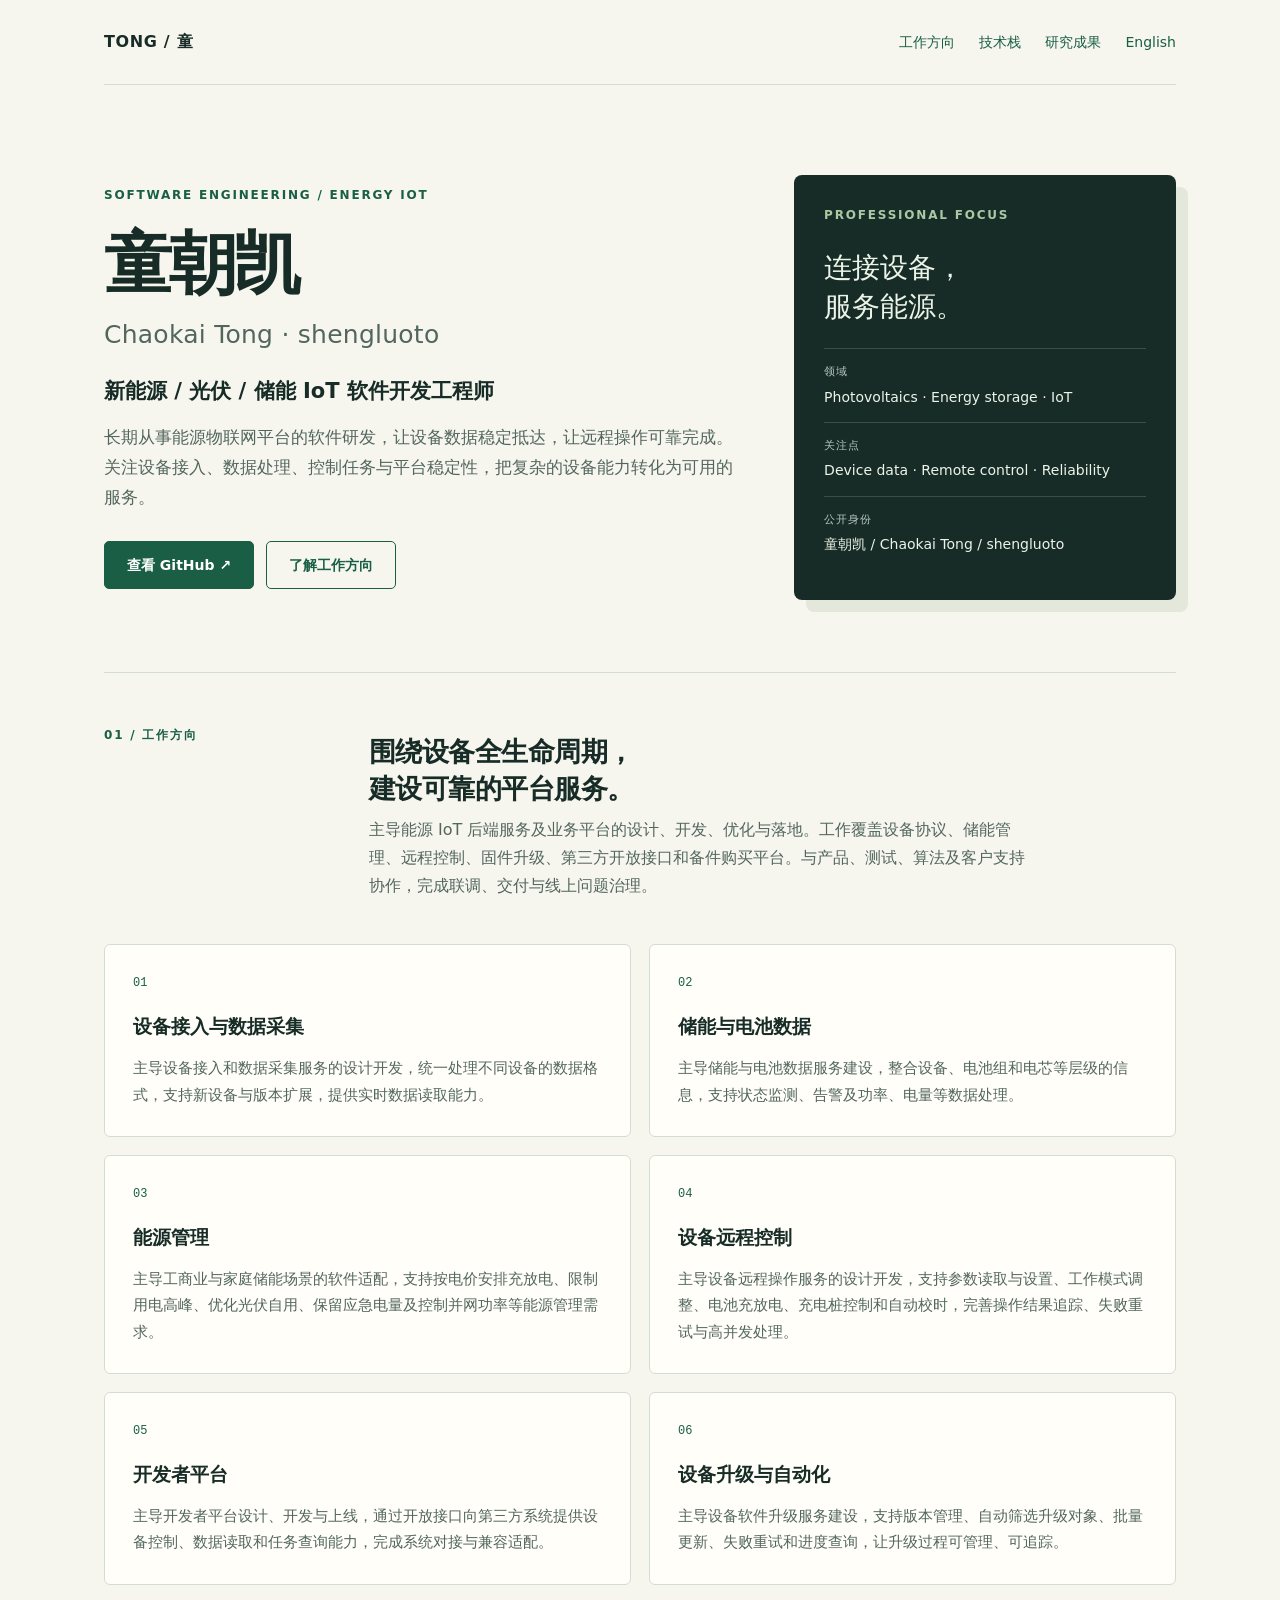
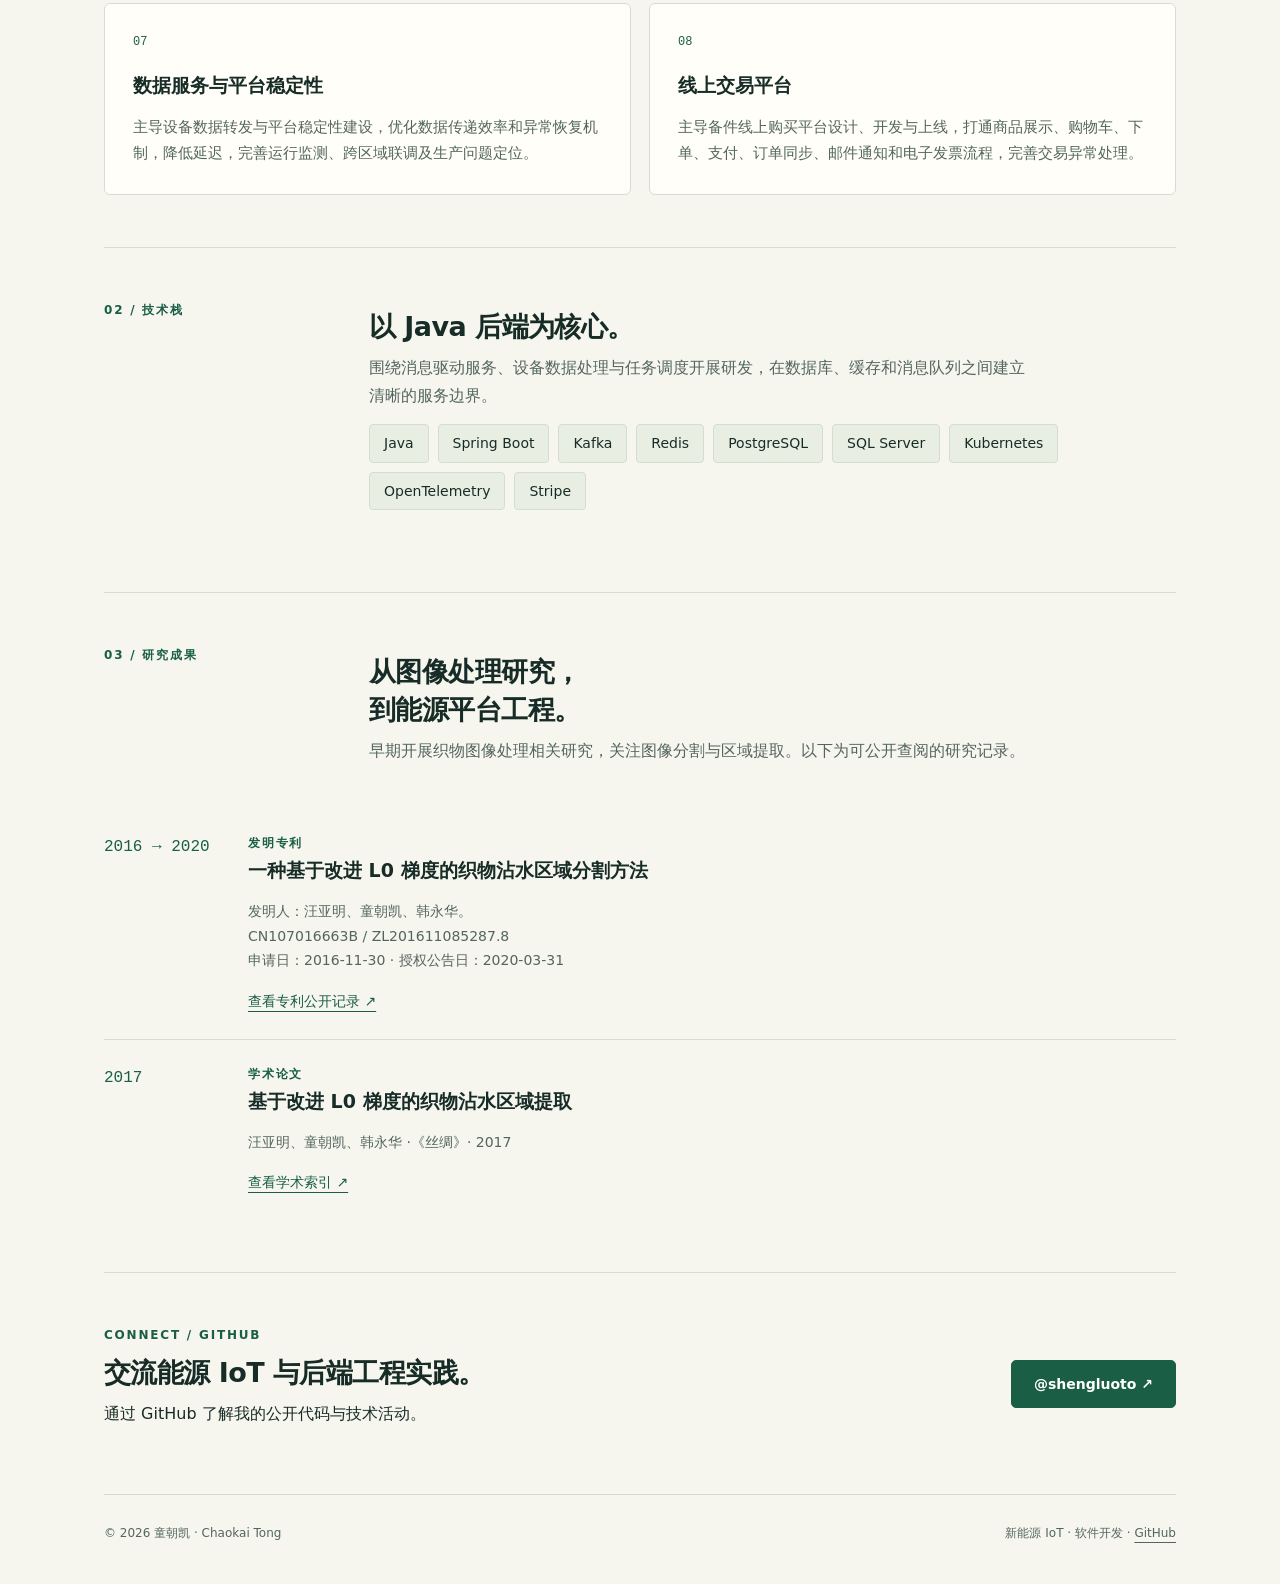
==== index.html @ ac5ee299 "Publish Chaokai Tong energy IoT personal website" ====
<!doctype html>
<html lang="zh-CN"><head><meta charset="utf-8"><meta name="viewport" content="width=device-width,initial-scale=1"><title>童朝凯（Chaokai Tong）｜新能源、光伏与储能 IoT 软件开发工程师</title><meta name="description" content="童朝凯（Chaokai Tong），GitHub 用户名 shengluoto。专注新能源、光伏与储能 IoT 平台研发，涉及设备数据采集、远程控制、固件升级、OpenAPI 与平台稳定性。"><meta name="author" content="童朝凯 / Chaokai Tong"><meta name="robots" content="index,follow"><meta name="theme-color" content="#195e45"><link rel="canonical" href="https://shengluoto.github.io/"><link rel="alternate" hreflang="zh-CN" href="https://shengluoto.github.io/"><link rel="alternate" hreflang="en" href="https://shengluoto.github.io/en/"><link rel="alternate" hreflang="x-default" href="https://shengluoto.github.io/"><meta property="og:type" content="profile"><meta property="og:title" content="童朝凯（Chaokai Tong）｜新能源、光伏与储能 IoT 软件开发工程师"><meta property="og:description" content="童朝凯（Chaokai Tong），GitHub 用户名 shengluoto。专注新能源、光伏与储能 IoT 平台研发，涉及设备数据采集、远程控制、固件升级、OpenAPI 与平台稳定性。"><meta property="og:url" content="https://shengluoto.github.io/"><meta property="og:site_name" content="童朝凯 / Chaokai Tong"><meta name="twitter:card" content="summary"><link rel="icon" href="./favicon.svg" type="image/svg+xml"><link rel="stylesheet" href="./style.css"><script type="application/ld+json">{"@context": "https://schema.org", "@type": "Person", "@id": "https://shengluoto.github.io/#person", "name": "童朝凯", "alternateName": ["Chaokai Tong", "shengluoto"], "url": "https://shengluoto.github.io/", "sameAs": ["https://github.com/shengluoto"], "jobTitle": "Software Engineer", "knowsAbout": ["Java", "Photovoltaics", "Energy Storage", "Internet of Things", "Kafka", "Redis", "Remote Device Control"], "description": "童朝凯（Chaokai Tong），GitHub 用户名 shengluoto。专注新能源、光伏与储能 IoT 平台研发，涉及设备数据采集、远程控制、固件升级、OpenAPI 与平台稳定性。"}</script></head>
<body><a class="skip" href="#main">跳转到正文</a><div class="wrap"><header><a class="brand" href="./">TONG / 童</a><nav aria-label="主导航"><a href="#work">工作方向</a><a href="#stack">技术栈</a><a href="#research">研究成果</a><a href="./en/" lang="en">English</a></nav></header>
<main id="main"><div class="hero"><div><div class="eyebrow">Software engineering / Energy IoT</div><h1>童朝凯<small>Chaokai Tong · shengluoto</small></h1><p class="role">新能源 / 光伏 / 储能 IoT 软件开发工程师</p><p class="intro">长期从事能源物联网平台的软件研发，让设备数据稳定抵达，让远程操作可靠完成。关注设备接入、数据处理、控制任务与平台稳定性，把复杂的设备能力转化为可用的服务。</p><div class="actions"><a class="button primary" href="https://github.com/shengluoto" rel="me">查看 GitHub ↗</a><a class="button" href="#work">了解工作方向</a></div></div><aside class="identity" aria-label="专业方向"><div class="eyebrow">Professional focus</div><p class="big">连接设备，<br>服务能源。</p><dl><div><dt>领域</dt><dd>Photovoltaics · Energy storage · IoT</dd></div><div><dt>关注点</dt><dd>Device data · Remote control · Reliability</dd></div><div><dt>公开身份</dt><dd>童朝凯 / Chaokai Tong / shengluoto</dd></div></dl></aside></div>
<section id="work"><div class="section-head"><div class="eyebrow">01 / 工作方向</div><div><h2>围绕设备全生命周期，<br>建设可靠的平台服务。</h2><p>主导能源 IoT 后端服务及业务平台的设计、开发、优化与落地。工作覆盖设备协议、储能管理、远程控制、固件升级、第三方开放接口和备件购买平台。与产品、测试、算法及客户支持协作，完成联调、交付与线上问题治理。</p></div></div><div class="work-grid"><article class="work"><span class="number">01</span><h3>设备接入与数据采集</h3><p>主导设备接入和数据采集服务的设计开发，统一处理不同设备的数据格式，支持新设备与版本扩展，提供实时数据读取能力。</p></article><article class="work"><span class="number">02</span><h3>储能与电池数据</h3><p>主导储能与电池数据服务建设，整合设备、电池组和电芯等层级的信息，支持状态监测、告警及功率、电量等数据处理。</p></article><article class="work"><span class="number">03</span><h3>能源管理</h3><p>主导工商业与家庭储能场景的软件适配，支持按电价安排充放电、限制用电高峰、优化光伏自用、保留应急电量及控制并网功率等能源管理需求。</p></article><article class="work"><span class="number">04</span><h3>设备远程控制</h3><p>主导设备远程操作服务的设计开发，支持参数读取与设置、工作模式调整、电池充放电、充电桩控制和自动校时，完善操作结果追踪、失败重试与高并发处理。</p></article><article class="work"><span class="number">05</span><h3>开发者平台</h3><p>主导开发者平台设计、开发与上线，通过开放接口向第三方系统提供设备控制、数据读取和任务查询能力，完成系统对接与兼容适配。</p></article><article class="work"><span class="number">06</span><h3>设备升级与自动化</h3><p>主导设备软件升级服务建设，支持版本管理、自动筛选升级对象、批量更新、失败重试和进度查询，让升级过程可管理、可追踪。</p></article><article class="work"><span class="number">07</span><h3>数据服务与平台稳定性</h3><p>主导设备数据转发与平台稳定性建设，优化数据传递效率和异常恢复机制，降低延迟，完善运行监测、跨区域联调及生产问题定位。</p></article><article class="work"><span class="number">08</span><h3>线上交易平台</h3><p>主导备件线上购买平台设计、开发与上线，打通商品展示、购物车、下单、支付、订单同步、邮件通知和电子发票流程，完善交易异常处理。</p></article></div></section>
<section id="stack"><div class="section-head"><div class="eyebrow">02 / 技术栈</div><div><h2>以 Java 后端为核心。</h2><p>围绕消息驱动服务、设备数据处理与任务调度开展研发，在数据库、缓存和消息队列之间建立清晰的服务边界。</p><div class="tags"><span>Java</span><span>Spring Boot</span><span>Kafka</span><span>Redis</span><span>PostgreSQL</span><span>SQL Server</span><span>Kubernetes</span><span>OpenTelemetry</span><span>Stripe</span></div></div></div></section>
<section id="research"><div class="section-head"><div class="eyebrow">03 / 研究成果</div><div><h2>从图像处理研究，<br>到能源平台工程。</h2><p>早期开展织物图像处理相关研究，关注图像分割与区域提取。以下为可公开查阅的研究记录。</p></div></div><article class="research"><div class="year">2016 → 2020</div><div><div class="eyebrow">发明专利</div><h3>一种基于改进 L0 梯度的织物沾水区域分割方法</h3><p>发明人：汪亚明、童朝凯、韩永华。<br>CN107016663B / ZL201611085287.8<br>申请日：2016-11-30 · 授权公告日：2020-03-31</p><a href="https://patents.google.com/patent/CN107016663B/zh">查看专利公开记录 ↗</a></div></article><article class="research"><div class="year">2017</div><div><div class="eyebrow">学术论文</div><h3>基于改进 L0 梯度的织物沾水区域提取</h3><p>汪亚明、童朝凯、韩永华 ·《丝绸》· 2017</p><a href="https://a.xueshu.baidu.com/homepage/u/5a5014f4c93cabfa0c5242f6f44925fc">查看学术索引 ↗</a></div></article></section>
<section class="contact"><div><div class="eyebrow">Connect / GitHub</div><h2>交流能源 IoT 与后端工程实践。</h2><p>通过 GitHub 了解我的公开代码与技术活动。</p></div><a class="button primary" href="https://github.com/shengluoto">@shengluoto ↗</a></section></main><footer><span>© 2026 童朝凯 · Chaokai Tong</span><span>新能源 IoT · 软件开发 · <a href="https://github.com/shengluoto">GitHub</a></span></footer></div></body></html>
---- style.css ----
:root{--bg:#f6f6ef;--ink:#182c27;--muted:#53665e;--line:#d4ddd3;--green:#195e45;--card:#fffef8}*{box-sizing:border-box}html{scroll-behavior:smooth;scroll-padding-top:24px}body{margin:0;background:var(--bg);color:var(--ink);font-family:system-ui,-apple-system,BlinkMacSystemFont,"Segoe UI","PingFang SC","Microsoft YaHei",sans-serif;line-height:1.75}a{color:var(--green);text-underline-offset:5px}a:hover{text-decoration:underline}a:focus-visible{outline:3px solid #af742f;outline-offset:5px}.skip{position:absolute;left:16px;top:-100px;background:white;padding:10px;z-index:3}.skip:focus{top:10px}.wrap{max-width:1160px;margin:auto;padding:0 44px}header{display:flex;align-items:center;justify-content:space-between;padding:28px 0;border-bottom:1px solid var(--line);gap:24px}.brand{font-weight:700;letter-spacing:.04em;text-decoration:none;color:var(--ink)}nav{display:flex;flex-wrap:wrap;gap:24px;font-size:14px}nav a{text-decoration:none}.hero{display:grid;grid-template-columns:1.65fr 1fr;gap:60px;padding:90px 0 72px;align-items:center}.eyebrow{font-size:12px;letter-spacing:.15em;font-weight:700;color:var(--green);text-transform:uppercase}h1{font-size:68px;letter-spacing:-.05em;line-height:1.12;margin:20px 0 16px}h1 small{display:block;font-size:25px;font-weight:400;letter-spacing:.01em;margin-top:18px;color:var(--muted)}.role{font-size:21px;font-weight:600;margin:24px 0 14px}.intro{color:var(--muted);max-width:630px;font-size:17px}.actions{display:flex;gap:12px;flex-wrap:wrap;margin-top:28px}.button{border:1px solid var(--green);padding:11px 22px;border-radius:5px;text-decoration:none;font-size:14px;font-weight:600}.primary{background:var(--green);color:#fff}.button:hover{opacity:.85;text-decoration:none}.note{font-size:12px;color:var(--muted);margin-top:18px}.identity{background:var(--ink);color:#ecf4e9;padding:30px;border-radius:8px;box-shadow:12px 12px 0 #e3e8db}.identity .eyebrow{color:#aac8a4}.identity .big{font-size:28px;font-weight:500;line-height:1.4;margin:22px 0}.identity dl{margin:0}.identity dl div{padding:13px 0;border-top:1px solid #3a5047}.identity dt{font-size:11px;letter-spacing:.1em;color:#b6c8bf}.identity dd{margin:3px 0 0;font-size:14px}section{border-top:1px solid var(--line);padding:52px 0}.section-head{display:grid;grid-template-columns:230px 1fr;gap:35px;margin-bottom:30px}h2{font-size:27px;line-height:1.4;letter-spacing:-.02em;margin:8px 0}h3{font-size:19px;margin:0 0 12px}p{margin:0 0 14px}.section-head p{color:var(--muted);max-width:660px}.work-grid{display:grid;grid-template-columns:repeat(2,1fr);gap:18px}.work{padding:28px;background:var(--card);border:1px solid var(--line);border-radius:6px}.number{display:block;font-size:12px;color:var(--green);margin-bottom:16px;font-family:monospace}.work p{color:var(--muted);font-size:15px;margin:0}.tags{display:flex;gap:9px;flex-wrap:wrap}.tags span{font-size:14px;background:#e9eee3;border:1px solid var(--line);border-radius:4px;padding:6px 14px}.research{display:grid;grid-template-columns:120px 1fr;gap:24px;padding:24px 0;border-top:1px solid var(--line)}.research:first-of-type{border-top:0}.research .year{font-family:monospace;color:var(--green);font-size:16px}.research p{font-size:14px;color:var(--muted)}.research a{font-size:14px}.contact{display:flex;justify-content:space-between;align-items:center;gap:24px}.contact h2{max-width:620px}footer{padding:28px 0 40px;border-top:1px solid var(--line);font-size:12px;color:var(--muted);display:flex;justify-content:space-between;gap:16px}footer a{color:var(--muted)}@media(max-width:850px){.hero{grid-template-columns:1fr;gap:36px;padding:52px 0}.identity{max-width:500px}.section-head{grid-template-columns:1fr;gap:10px}h1{font-size:54px}.wrap{padding:0 26px}}@media(max-width:520px){header{align-items:flex-start;gap:16px}nav{gap:12px;font-size:12px;justify-content:flex-end}.wrap{padding:0 20px}h1{font-size:46px}.role{font-size:18px}.work-grid{grid-template-columns:1fr}.work{padding:23px}.research{grid-template-columns:1fr;gap:8px}.contact{display:block}.contact .button{display:inline-block;margin-top:12px}footer{flex-direction:column}.identity{box-shadow:7px 7px 0 #e3e8db}section{padding:38px 0}}@media(prefers-reduced-motion:reduce){html{scroll-behavior:auto}}
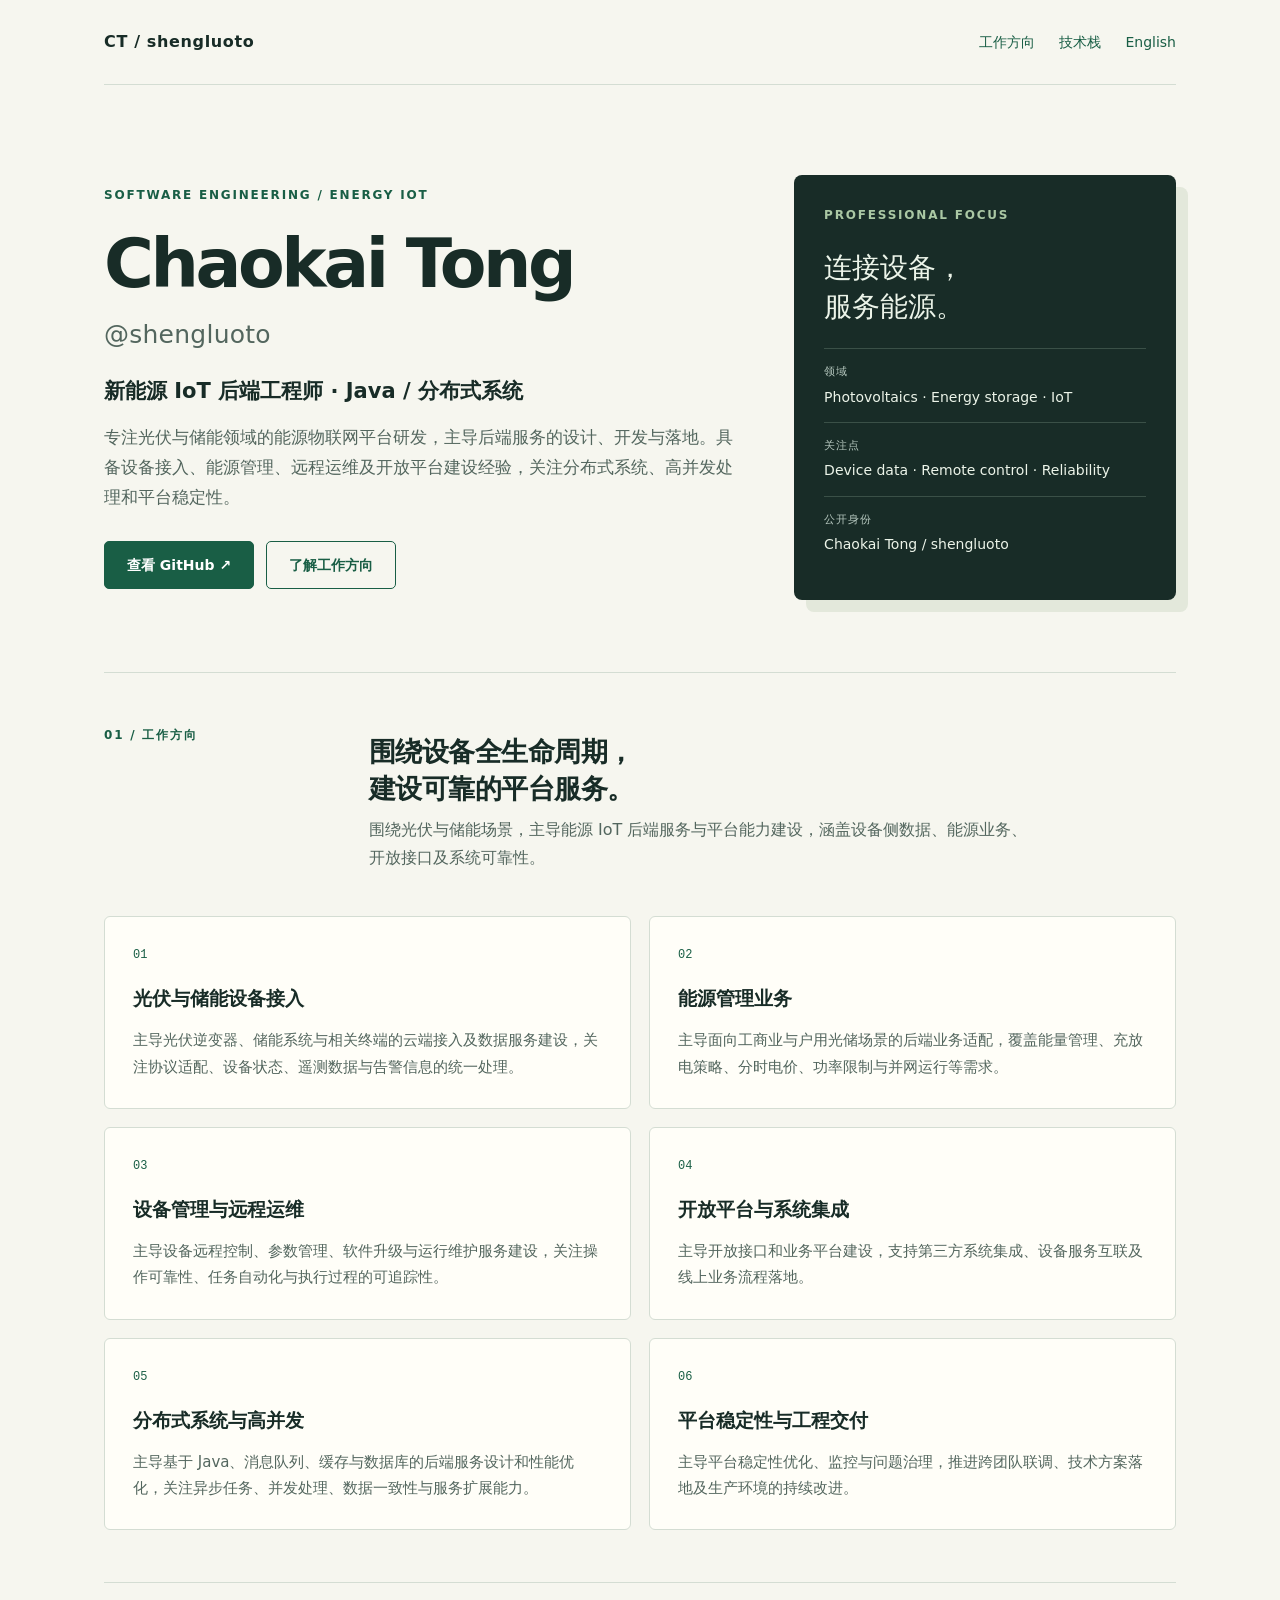
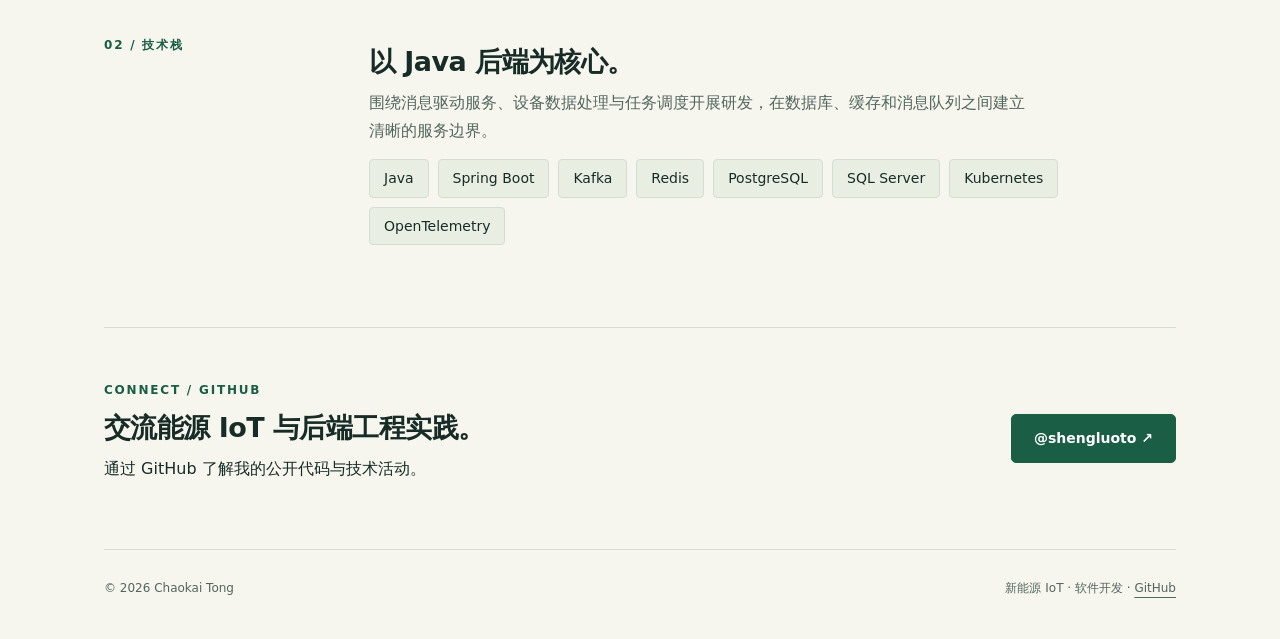
==== commit afe1dbc8: "Use industry capabilities and public display name" ====
--- a/index.html
+++ b/index.html
@@ -1,8 +1,8 @@
 <!doctype html>
-<html lang="zh-CN"><head><meta charset="utf-8"><meta name="viewport" content="width=device-width,initial-scale=1"><title>童朝凯（Chaokai Tong）｜新能源、光伏与储能 IoT 软件开发工程师</title><meta name="description" content="童朝凯（Chaokai Tong），GitHub 用户名 shengluoto。专注新能源、光伏与储能 IoT 平台研发，涉及设备数据采集、远程控制、固件升级、OpenAPI 与平台稳定性。"><meta name="author" content="童朝凯 / Chaokai Tong"><meta name="robots" content="index,follow"><meta name="theme-color" content="#195e45"><link rel="canonical" href="https://shengluoto.github.io/"><link rel="alternate" hreflang="zh-CN" href="https://shengluoto.github.io/"><link rel="alternate" hreflang="en" href="https://shengluoto.github.io/en/"><link rel="alternate" hreflang="x-default" href="https://shengluoto.github.io/"><meta property="og:type" content="profile"><meta property="og:title" content="童朝凯（Chaokai Tong）｜新能源、光伏与储能 IoT 软件开发工程师"><meta property="og:description" content="童朝凯（Chaokai Tong），GitHub 用户名 shengluoto。专注新能源、光伏与储能 IoT 平台研发，涉及设备数据采集、远程控制、固件升级、OpenAPI 与平台稳定性。"><meta property="og:url" content="https://shengluoto.github.io/"><meta property="og:site_name" content="童朝凯 / Chaokai Tong"><meta name="twitter:card" content="summary"><link rel="icon" href="./favicon.svg" type="image/svg+xml"><link rel="stylesheet" href="./style.css"><script type="application/ld+json">{"@context": "https://schema.org", "@type": "Person", "@id": "https://shengluoto.github.io/#person", "name": "童朝凯", "alternateName": ["Chaokai Tong", "shengluoto"], "url": "https://shengluoto.github.io/", "sameAs": ["https://github.com/shengluoto"], "jobTitle": "Software Engineer", "knowsAbout": ["Java", "Photovoltaics", "Energy Storage", "Internet of Things", "Kafka", "Redis", "Remote Device Control"], "description": "童朝凯（Chaokai Tong），GitHub 用户名 shengluoto。专注新能源、光伏与储能 IoT 平台研发，涉及设备数据采集、远程控制、固件升级、OpenAPI 与平台稳定性。"}</script></head>
-<body><a class="skip" href="#main">跳转到正文</a><div class="wrap"><header><a class="brand" href="./">TONG / 童</a><nav aria-label="主导航"><a href="#work">工作方向</a><a href="#stack">技术栈</a><a href="#research">研究成果</a><a href="./en/" lang="en">English</a></nav></header>
-<main id="main"><div class="hero"><div><div class="eyebrow">Software engineering / Energy IoT</div><h1>童朝凯<small>Chaokai Tong · shengluoto</small></h1><p class="role">新能源 / 光伏 / 储能 IoT 软件开发工程师</p><p class="intro">长期从事能源物联网平台的软件研发，让设备数据稳定抵达，让远程操作可靠完成。关注设备接入、数据处理、控制任务与平台稳定性，把复杂的设备能力转化为可用的服务。</p><div class="actions"><a class="button primary" href="https://github.com/shengluoto" rel="me">查看 GitHub ↗</a><a class="button" href="#work">了解工作方向</a></div></div><aside class="identity" aria-label="专业方向"><div class="eyebrow">Professional focus</div><p class="big">连接设备，<br>服务能源。</p><dl><div><dt>领域</dt><dd>Photovoltaics · Energy storage · IoT</dd></div><div><dt>关注点</dt><dd>Device data · Remote control · Reliability</dd></div><div><dt>公开身份</dt><dd>童朝凯 / Chaokai Tong / shengluoto</dd></div></dl></aside></div>
-<section id="work"><div class="section-head"><div class="eyebrow">01 / 工作方向</div><div><h2>围绕设备全生命周期，<br>建设可靠的平台服务。</h2><p>主导能源 IoT 后端服务及业务平台的设计、开发、优化与落地。工作覆盖设备协议、储能管理、远程控制、固件升级、第三方开放接口和备件购买平台。与产品、测试、算法及客户支持协作，完成联调、交付与线上问题治理。</p></div></div><div class="work-grid"><article class="work"><span class="number">01</span><h3>设备接入与数据采集</h3><p>主导设备接入和数据采集服务的设计开发，统一处理不同设备的数据格式，支持新设备与版本扩展，提供实时数据读取能力。</p></article><article class="work"><span class="number">02</span><h3>储能与电池数据</h3><p>主导储能与电池数据服务建设，整合设备、电池组和电芯等层级的信息，支持状态监测、告警及功率、电量等数据处理。</p></article><article class="work"><span class="number">03</span><h3>能源管理</h3><p>主导工商业与家庭储能场景的软件适配，支持按电价安排充放电、限制用电高峰、优化光伏自用、保留应急电量及控制并网功率等能源管理需求。</p></article><article class="work"><span class="number">04</span><h3>设备远程控制</h3><p>主导设备远程操作服务的设计开发，支持参数读取与设置、工作模式调整、电池充放电、充电桩控制和自动校时，完善操作结果追踪、失败重试与高并发处理。</p></article><article class="work"><span class="number">05</span><h3>开发者平台</h3><p>主导开发者平台设计、开发与上线，通过开放接口向第三方系统提供设备控制、数据读取和任务查询能力，完成系统对接与兼容适配。</p></article><article class="work"><span class="number">06</span><h3>设备升级与自动化</h3><p>主导设备软件升级服务建设，支持版本管理、自动筛选升级对象、批量更新、失败重试和进度查询，让升级过程可管理、可追踪。</p></article><article class="work"><span class="number">07</span><h3>数据服务与平台稳定性</h3><p>主导设备数据转发与平台稳定性建设，优化数据传递效率和异常恢复机制，降低延迟，完善运行监测、跨区域联调及生产问题定位。</p></article><article class="work"><span class="number">08</span><h3>线上交易平台</h3><p>主导备件线上购买平台设计、开发与上线，打通商品展示、购物车、下单、支付、订单同步、邮件通知和电子发票流程，完善交易异常处理。</p></article></div></section>
-<section id="stack"><div class="section-head"><div class="eyebrow">02 / 技术栈</div><div><h2>以 Java 后端为核心。</h2><p>围绕消息驱动服务、设备数据处理与任务调度开展研发，在数据库、缓存和消息队列之间建立清晰的服务边界。</p><div class="tags"><span>Java</span><span>Spring Boot</span><span>Kafka</span><span>Redis</span><span>PostgreSQL</span><span>SQL Server</span><span>Kubernetes</span><span>OpenTelemetry</span><span>Stripe</span></div></div></div></section>
-<section id="research"><div class="section-head"><div class="eyebrow">03 / 研究成果</div><div><h2>从图像处理研究，<br>到能源平台工程。</h2><p>早期开展织物图像处理相关研究，关注图像分割与区域提取。以下为可公开查阅的研究记录。</p></div></div><article class="research"><div class="year">2016 → 2020</div><div><div class="eyebrow">发明专利</div><h3>一种基于改进 L0 梯度的织物沾水区域分割方法</h3><p>发明人：汪亚明、童朝凯、韩永华。<br>CN107016663B / ZL201611085287.8<br>申请日：2016-11-30 · 授权公告日：2020-03-31</p><a href="https://patents.google.com/patent/CN107016663B/zh">查看专利公开记录 ↗</a></div></article><article class="research"><div class="year">2017</div><div><div class="eyebrow">学术论文</div><h3>基于改进 L0 梯度的织物沾水区域提取</h3><p>汪亚明、童朝凯、韩永华 ·《丝绸》· 2017</p><a href="https://a.xueshu.baidu.com/homepage/u/5a5014f4c93cabfa0c5242f6f44925fc">查看学术索引 ↗</a></div></article></section>
-<section class="contact"><div><div class="eyebrow">Connect / GitHub</div><h2>交流能源 IoT 与后端工程实践。</h2><p>通过 GitHub 了解我的公开代码与技术活动。</p></div><a class="button primary" href="https://github.com/shengluoto">@shengluoto ↗</a></section></main><footer><span>© 2026 童朝凯 · Chaokai Tong</span><span>新能源 IoT · 软件开发 · <a href="https://github.com/shengluoto">GitHub</a></span></footer></div></body></html>+<html lang="zh-CN"><head><meta charset="utf-8"><meta name="viewport" content="width=device-width,initial-scale=1"><title>Chaokai Tong｜新能源 IoT 后端工程师｜Java · 分布式系统</title><meta name="description" content="Chaokai Tong（shengluoto），新能源 IoT 后端工程师。专注光伏、储能、能源管理、设备接入、远程运维、开放平台及 Java 分布式系统研发。"><meta name="author" content="Chaokai Tong"><meta name="robots" content="index,follow"><meta name="theme-color" content="#195e45"><link rel="canonical" href="https://shengluoto.github.io/"><link rel="alternate" hreflang="zh-CN" href="https://shengluoto.github.io/"><link rel="alternate" hreflang="en" href="https://shengluoto.github.io/en/"><link rel="alternate" hreflang="x-default" href="https://shengluoto.github.io/"><meta property="og:type" content="profile"><meta property="og:title" content="Chaokai Tong｜新能源 IoT 后端工程师｜Java · 分布式系统"><meta property="og:description" content="Chaokai Tong（shengluoto），新能源 IoT 后端工程师。专注光伏、储能、能源管理、设备接入、远程运维、开放平台及 Java 分布式系统研发。"><meta property="og:url" content="https://shengluoto.github.io/"><meta property="og:site_name" content="Chaokai Tong / shengluoto"><meta name="twitter:card" content="summary"><link rel="icon" href="./favicon.svg" type="image/svg+xml"><link rel="stylesheet" href="./style.css"><script type="application/ld+json">{"@context": "https://schema.org", "@type": "Person", "@id": "https://shengluoto.github.io/#person", "name": "Chaokai Tong", "alternateName": ["shengluoto"], "url": "https://shengluoto.github.io/", "sameAs": ["https://github.com/shengluoto"], "jobTitle": "Energy IoT Backend Engineer", "knowsAbout": ["Java", "Spring Boot", "Distributed Systems", "Kafka", "Redis", "Photovoltaics", "Energy Storage", "Energy Management", "Internet of Things"], "description": "Chaokai Tong（shengluoto），新能源 IoT 后端工程师。专注光伏、储能、能源管理、设备接入、远程运维、开放平台及 Java 分布式系统研发。"}</script></head>
+<body><a class="skip" href="#main">跳转到正文</a><div class="wrap"><header><a class="brand" href="./">CT / shengluoto</a><nav aria-label="主导航"><a href="#work">工作方向</a><a href="#stack">技术栈</a><a href="./en/" lang="en">English</a></nav></header>
+<main id="main"><div class="hero"><div><div class="eyebrow">Software engineering / Energy IoT</div><h1>Chaokai Tong<small>@shengluoto</small></h1><p class="role">新能源 IoT 后端工程师 · Java / 分布式系统</p><p class="intro">专注光伏与储能领域的能源物联网平台研发，主导后端服务的设计、开发与落地。具备设备接入、能源管理、远程运维及开放平台建设经验，关注分布式系统、高并发处理和平台稳定性。</p><div class="actions"><a class="button primary" href="https://github.com/shengluoto" rel="me">查看 GitHub ↗</a><a class="button" href="#work">了解工作方向</a></div></div><aside class="identity" aria-label="专业方向"><div class="eyebrow">Professional focus</div><p class="big">连接设备，<br>服务能源。</p><dl><div><dt>领域</dt><dd>Photovoltaics · Energy storage · IoT</dd></div><div><dt>关注点</dt><dd>Device data · Remote control · Reliability</dd></div><div><dt>公开身份</dt><dd>Chaokai Tong / shengluoto</dd></div></dl></aside></div>
+<section id="work"><div class="section-head"><div class="eyebrow">01 / 工作方向</div><div><h2>围绕设备全生命周期，<br>建设可靠的平台服务。</h2><p>围绕光伏与储能场景，主导能源 IoT 后端服务与平台能力建设，涵盖设备侧数据、能源业务、开放接口及系统可靠性。</p></div></div><div class="work-grid"><article class="work"><span class="number">01</span><h3>光伏与储能设备接入</h3><p>主导光伏逆变器、储能系统与相关终端的云端接入及数据服务建设，关注协议适配、设备状态、遥测数据与告警信息的统一处理。</p></article><article class="work"><span class="number">02</span><h3>能源管理业务</h3><p>主导面向工商业与户用光储场景的后端业务适配，覆盖能量管理、充放电策略、分时电价、功率限制与并网运行等需求。</p></article><article class="work"><span class="number">03</span><h3>设备管理与远程运维</h3><p>主导设备远程控制、参数管理、软件升级与运行维护服务建设，关注操作可靠性、任务自动化与执行过程的可追踪性。</p></article><article class="work"><span class="number">04</span><h3>开放平台与系统集成</h3><p>主导开放接口和业务平台建设，支持第三方系统集成、设备服务互联及线上业务流程落地。</p></article><article class="work"><span class="number">05</span><h3>分布式系统与高并发</h3><p>主导基于 Java、消息队列、缓存与数据库的后端服务设计和性能优化，关注异步任务、并发处理、数据一致性与服务扩展能力。</p></article><article class="work"><span class="number">06</span><h3>平台稳定性与工程交付</h3><p>主导平台稳定性优化、监控与问题治理，推进跨团队联调、技术方案落地及生产环境的持续改进。</p></article></div></section>
+<section id="stack"><div class="section-head"><div class="eyebrow">02 / 技术栈</div><div><h2>以 Java 后端为核心。</h2><p>围绕消息驱动服务、设备数据处理与任务调度开展研发，在数据库、缓存和消息队列之间建立清晰的服务边界。</p><div class="tags"><span>Java</span><span>Spring Boot</span><span>Kafka</span><span>Redis</span><span>PostgreSQL</span><span>SQL Server</span><span>Kubernetes</span><span>OpenTelemetry</span></div></div></div></section>
+
+<section class="contact"><div><div class="eyebrow">Connect / GitHub</div><h2>交流能源 IoT 与后端工程实践。</h2><p>通过 GitHub 了解我的公开代码与技术活动。</p></div><a class="button primary" href="https://github.com/shengluoto">@shengluoto ↗</a></section></main><footer><span>© 2026 Chaokai Tong</span><span>新能源 IoT · 软件开发 · <a href="https://github.com/shengluoto">GitHub</a></span></footer></div></body></html>
